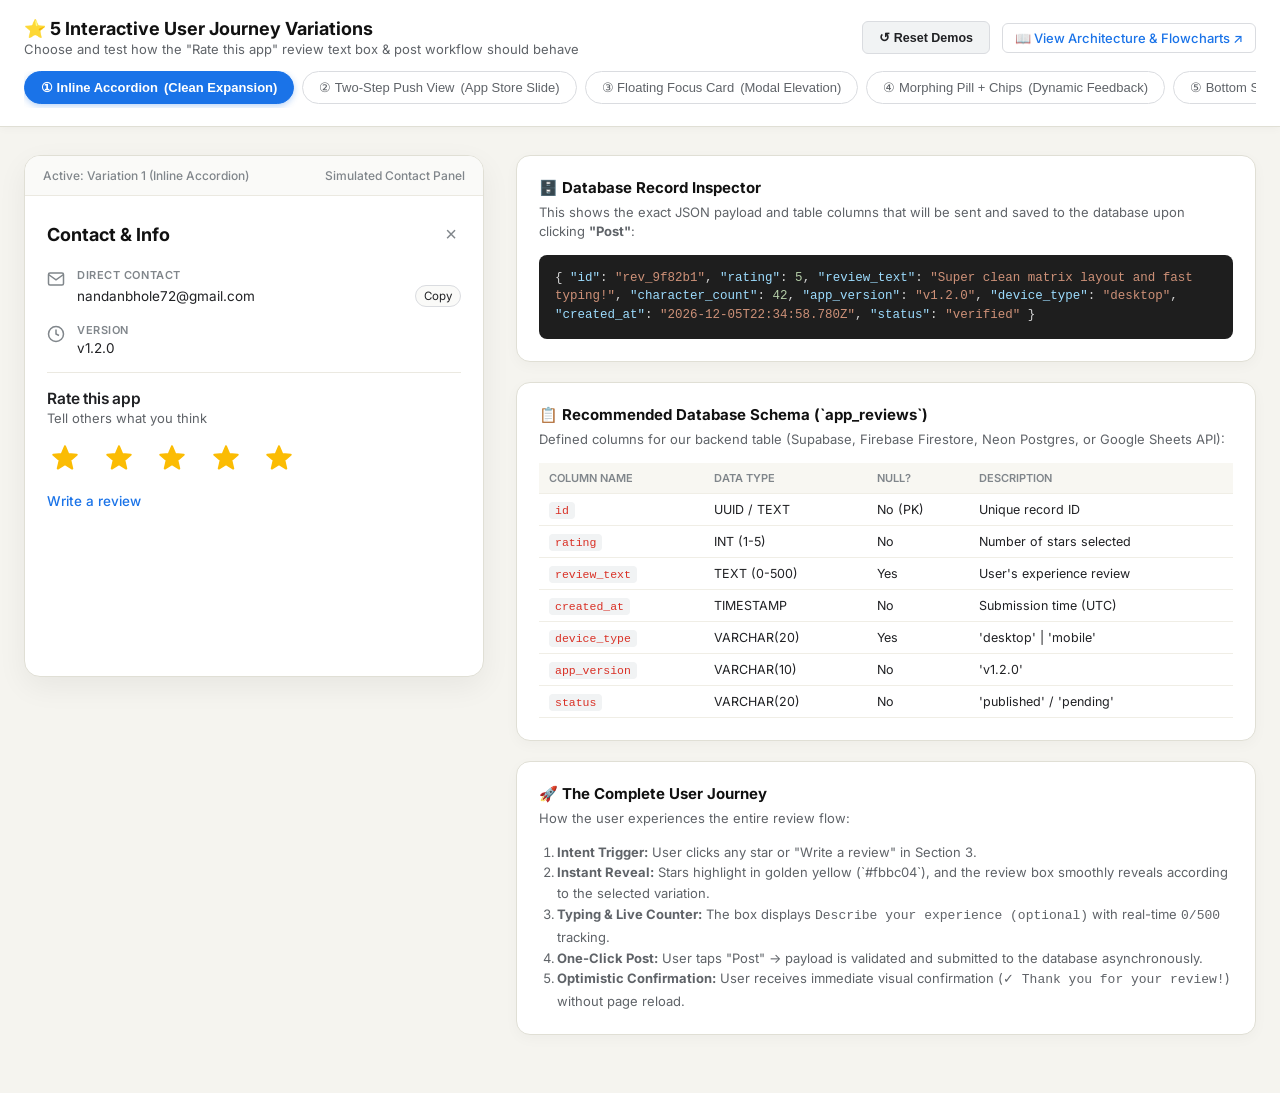
==== contact-variations.html @ d84901bb "docs: add 5 interactive user journey variations and database schema blueprints" ====
<!DOCTYPE html>
<html lang="en">
<head>
  <meta charset="UTF-8">
  <meta name="viewport" content="width=device-width, initial-scale=1.0">
  <title>Rate This App — 5 User Journey Variations</title>
  <link rel="preconnect" href="https://fonts.googleapis.com">
  <link rel="preconnect" href="https://fonts.gstatic.com" crossorigin>
  <link href="https://fonts.googleapis.com/css2?family=Inter:wght@400;500;600;700&display=swap" rel="stylesheet">
  <style>
    * {
      box-sizing: border-box;
      margin: 0;
      padding: 0;
    }

    :root {
      --bg: #f5f4ef;
      --surface: #ffffff;
      --text-primary: #202124;
      --text-secondary: #5f6368;
      --text-muted: #80868b;
      --border: #dadce0;
      --border-focus: #1a73e8;
      --star-gold: #fbbc04;
      --star-empty: #5f6368;
      --link-blue: #1a73e8;
      --link-blue-hover: #1557b0;
      --btn-bg: #1a73e8;
      --btn-hover: #1557b0;
      --btn-disabled: #e8eaed;
      --success: #137333;
      --success-bg: #e6f4ea;
    }

    body {
      font-family: 'Inter', system-ui, -apple-system, sans-serif;
      background-color: var(--bg);
      color: var(--text-primary);
      min-height: 100vh;
      display: flex;
      flex-direction: column;
      padding-bottom: 60px;
    }

    /* Top Control Bar */
    .top-header {
      background: #ffffff;
      border-bottom: 1px solid #e0dfd5;
      padding: 18px 24px;
      position: sticky;
      top: 0;
      z-index: 100;
      box-shadow: 0 2px 8px rgba(0,0,0,0.03);
    }

    .header-top-row {
      display: flex;
      justify-content: space-between;
      align-items: center;
      max-width: 1280px;
      margin: 0 auto;
      flex-wrap: wrap;
      gap: 12px;
    }

    .header-title-block h1 {
      font-size: 18px;
      font-weight: 700;
      color: #111;
      display: flex;
      align-items: center;
      gap: 8px;
    }

    .header-title-block p {
      font-size: 13px;
      color: var(--text-secondary);
      margin-top: 2px;
    }

    .header-links {
      display: flex;
      gap: 12px;
      align-items: center;
    }

    .header-link-btn {
      font-size: 13px;
      font-weight: 500;
      color: var(--link-blue);
      text-decoration: none;
      padding: 6px 12px;
      border-radius: 6px;
      border: 1px solid #dadce0;
      background: #fff;
      transition: all 0.15s;
    }

    .header-link-btn:hover {
      background: #f8f9fa;
      border-color: #c0c4c9;
    }

    /* Variations Switcher Tabs */
    .var-tabs-wrapper {
      max-width: 1280px;
      margin: 14px auto 0;
      display: flex;
      gap: 8px;
      overflow-x: auto;
      padding-bottom: 4px;
    }

    .var-tab-btn {
      padding: 8px 16px;
      border-radius: 20px;
      border: 1px solid #dadce0;
      background: #ffffff;
      font-size: 13px;
      font-weight: 500;
      color: var(--text-secondary);
      cursor: pointer;
      display: flex;
      align-items: center;
      gap: 6px;
      white-space: nowrap;
      transition: all 0.18s ease;
    }

    .var-tab-btn:hover {
      background: #f8f9fa;
      color: var(--text-primary);
    }

    .var-tab-btn.active {
      background: #1a73e8;
      color: #ffffff;
      border-color: #1a73e8;
      font-weight: 600;
      box-shadow: 0 2px 6px rgba(26,115,232,0.3);
    }

    /* Main Workspace Layout */
    .main-workspace {
      max-width: 1280px;
      width: 100%;
      margin: 28px auto 0;
      padding: 0 24px;
      display: grid;
      grid-template-columns: 460px 1fr;
      gap: 32px;
      align-items: start;
    }

    @media (max-width: 960px) {
      .main-workspace {
        grid-template-columns: 1fr;
      }
    }

    /* Interactive Drawer Mockup */
    .drawer-stage {
      background: #ffffff;
      border: 1px solid #e0dfd5;
      border-radius: 16px;
      box-shadow: 0 10px 30px rgba(0,0,0,0.06);
      overflow: hidden;
      display: flex;
      flex-direction: column;
      position: relative;
    }

    .drawer-top-banner {
      background: #fafaf8;
      padding: 12px 18px;
      border-bottom: 1px solid #ebe9e1;
      display: flex;
      justify-content: space-between;
      align-items: center;
      font-size: 12px;
      color: var(--text-muted);
      font-weight: 500;
    }

    .drawer-content-body {
      padding: 24px 22px;
      min-height: 480px;
      display: flex;
      flex-direction: column;
      position: relative;
      overflow: hidden;
    }

    /* Fixed Contact Header inside Drawer */
    .drawer-contact-head {
      display: flex;
      justify-content: space-between;
      align-items: center;
      margin-bottom: 20px;
    }

    .drawer-contact-head h2 {
      font-size: 18px;
      font-weight: 700;
      color: #111;
    }

    .close-icon-btn {
      background: none;
      border: none;
      font-size: 20px;
      color: var(--text-muted);
      cursor: pointer;
      line-height: 1;
      padding: 4px;
    }

    /* Drawer Info Sections */
    .mock-info-item {
      display: flex;
      gap: 12px;
      align-items: flex-start;
      margin-bottom: 16px;
    }

    .mock-icon {
      width: 18px;
      height: 18px;
      color: var(--text-muted);
      flex-shrink: 0;
      margin-top: 2px;
    }

    .mock-info-text {
      flex: 1;
    }

    .mock-label {
      font-size: 11px;
      text-transform: uppercase;
      letter-spacing: 0.05em;
      color: var(--text-muted);
      margin-bottom: 3px;
      font-weight: 600;
    }

    .mock-value {
      font-size: 13.5px;
      color: var(--text-primary);
      display: flex;
      align-items: center;
      justify-content: space-between;
    }

    .mock-copy-btn {
      font-size: 11.5px;
      padding: 3px 8px;
      border-radius: 12px;
      border: 1px solid #dadce0;
      background: #fafaf8;
      cursor: pointer;
    }

    .drawer-divider {
      border: none;
      border-top: 1px solid #ebe9e1;
      margin: 16px 0;
    }

    /* =========================================================================
       Section 3: Rate this app (Base Structure)
       ========================================================================= */
    .rate-app-block {
      margin-top: 4px;
      position: relative;
    }

    .rate-app-title {
      font-size: 15.5px;
      font-weight: 600;
      color: var(--text-primary);
      margin-bottom: 2px;
      letter-spacing: -0.01em;
    }

    .rate-app-subtitle {
      font-size: 13px;
      color: var(--text-secondary);
      margin-bottom: 14px;
    }

    /* Stars Row */
    .stars-row {
      display: flex;
      align-items: center;
      justify-content: space-between;
      max-width: 250px;
      margin-bottom: 14px;
    }

    .star-btn {
      background: transparent;
      border: none;
      padding: 4px;
      cursor: pointer;
      display: flex;
      align-items: center;
      justify-content: center;
      outline: none;
      transition: transform 0.16s ease;
    }

    .star-btn:hover {
      transform: scale(1.22);
    }

    .star-svg {
      width: 28px;
      height: 28px;
      fill: none;
      stroke: var(--star-empty);
      stroke-width: 1.8px;
      stroke-linejoin: round;
      transition: fill 0.15s ease, stroke 0.15s ease;
    }

    .star-btn.active .star-svg,
    .star-btn.hovered .star-svg {
      fill: var(--star-gold);
      stroke: var(--star-gold);
    }

    /* Link */
    .write-review-trigger {
      display: inline-block;
      font-size: 13.5px;
      font-weight: 500;
      color: var(--link-blue);
      text-decoration: none;
      cursor: pointer;
      width: fit-content;
      transition: color 0.15s;
    }

    .write-review-trigger:hover {
      color: var(--link-blue-hover);
      text-decoration: underline;
    }

    /* =========================================================================
       Text Box UI Component (Exact User Specs)
       ========================================================================= */
    .review-input-card {
      background: #ffffff;
      border: 1px solid #747775;
      border-radius: 8px;
      padding: 12px 14px 8px;
      position: relative;
      transition: border-color 0.2s, box-shadow 0.2s;
    }

    .review-input-card:focus-within {
      border-color: var(--border-focus);
      border-width: 2px;
      padding: 11px 13px 7px; /* compensate for 2px border */
      box-shadow: 0 0 0 1px rgba(26,115,232,0.15);
    }

    .review-textarea {
      width: 100%;
      min-height: 80px;
      border: none;
      outline: none;
      font-family: inherit;
      font-size: 14px;
      line-height: 1.45;
      color: var(--text-primary);
      resize: vertical;
      background: transparent;
    }

    .review-textarea::placeholder {
      color: #747775;
      font-size: 14px;
    }

    .review-card-footer {
      display: flex;
      justify-content: flex-end;
      align-items: center;
      margin-top: 4px;
    }

    .char-counter {
      font-size: 12px;
      color: var(--text-secondary);
      font-weight: 400;
      letter-spacing: 0.02em;
    }

    .char-counter.limit-near {
      color: #d93025;
      font-weight: 600;
    }

    /* Actions Bar */
    .review-actions-bar {
      display: flex;
      justify-content: flex-end;
      align-items: center;
      gap: 12px;
      margin-top: 14px;
    }

    .btn-text-cancel {
      background: none;
      border: none;
      color: var(--link-blue);
      font-size: 13.5px;
      font-weight: 500;
      padding: 7px 14px;
      border-radius: 20px;
      cursor: pointer;
      transition: background 0.15s;
    }

    .btn-text-cancel:hover {
      background: rgba(26,115,232,0.06);
    }

    .btn-primary-post {
      background: var(--btn-bg);
      color: #ffffff;
      border: none;
      font-size: 13.5px;
      font-weight: 600;
      padding: 8px 22px;
      border-radius: 20px;
      cursor: pointer;
      display: flex;
      align-items: center;
      gap: 6px;
      transition: all 0.18s ease;
      box-shadow: 0 1px 3px rgba(0,0,0,0.12);
    }

    .btn-primary-post:hover {
      background: var(--btn-hover);
      box-shadow: 0 2px 6px rgba(26,115,232,0.3);
    }

    .btn-primary-post:disabled {
      background: var(--btn-disabled);
      color: var(--text-muted);
      cursor: not-allowed;
      box-shadow: none;
    }

    /* =========================================================================
       SPECIFIC VARIATION MECHANISMS
       ========================================================================= */

    /* --- Variation 1: Smooth Inline Accordion --- */
    .v1-expand-container {
      max-height: 0;
      opacity: 0;
      overflow: hidden;
      transform: translateY(-8px);
      transition: max-height 0.35s cubic-bezier(0.2, 0, 0, 1),
                  opacity 0.25s ease,
                  transform 0.35s cubic-bezier(0.2, 0, 0, 1),
                  margin-top 0.35s ease;
    }

    .v1-expand-container.is-open {
      max-height: 300px;
      opacity: 1;
      transform: translateY(0);
      margin-top: 14px;
    }

    /* --- Variation 2: Two-Step Slide Push View --- */
    .v2-view-slider {
      display: flex;
      width: 200%;
      transition: transform 0.38s cubic-bezier(0.16, 1, 0.3, 1);
    }

    .v2-slide-step {
      width: 50%;
      flex-shrink: 0;
    }

    .v2-view-slider.show-review-step {
      transform: translateX(-50%);
    }

    .v2-sub-header {
      display: flex;
      align-items: center;
      gap: 10px;
      margin-bottom: 16px;
    }

    .v2-back-btn {
      background: none;
      border: none;
      font-size: 18px;
      cursor: pointer;
      color: var(--text-secondary);
      padding: 4px 8px;
      border-radius: 50%;
      transition: background 0.15s;
    }

    .v2-back-btn:hover {
      background: #f1f3f4;
    }

    /* --- Variation 3: Floating Focus Card --- */
    .v3-backdrop {
      position: absolute;
      inset: 0;
      background: rgba(32,33,36,0.35);
      backdrop-filter: blur(2px);
      opacity: 0;
      pointer-events: none;
      transition: opacity 0.25s ease;
      z-index: 20;
      display: flex;
      align-items: center;
      justify-content: center;
      padding: 18px;
    }

    .v3-backdrop.is-open {
      opacity: 1;
      pointer-events: auto;
    }

    .v3-floating-modal {
      background: #ffffff;
      width: 100%;
      border-radius: 12px;
      padding: 20px;
      box-shadow: 0 16px 36px rgba(0,0,0,0.18);
      transform: scale(0.92) translateY(10px);
      transition: transform 0.3s cubic-bezier(0.16, 1, 0.3, 1);
    }

    .v3-backdrop.is-open .v3-floating-modal {
      transform: scale(1) translateY(0);
    }

    /* --- Variation 4: Morphing Pill with Sentiment Chips --- */
    .v4-chips-row {
      display: flex;
      flex-wrap: wrap;
      gap: 6px;
      margin-bottom: 12px;
    }

    .v4-chip {
      background: #f1f3f4;
      border: 1px solid #dadce0;
      font-size: 12px;
      padding: 4px 10px;
      border-radius: 14px;
      cursor: pointer;
      transition: all 0.15s;
    }

    .v4-chip:hover {
      background: #e8f0fe;
      border-color: #aecbfa;
    }

    .v4-chip.selected {
      background: #e8f0fe;
      color: #1a73e8;
      border-color: #1a73e8;
      font-weight: 500;
    }

    .v4-rating-summary-pill {
      display: inline-flex;
      align-items: center;
      gap: 6px;
      background: #fef7e0;
      border: 1px solid #fce8b2;
      color: #b06000;
      font-size: 12px;
      font-weight: 600;
      padding: 4px 10px;
      border-radius: 12px;
      margin-bottom: 12px;
    }

    /* --- Variation 5: Mobile-Native Bottom Sheet --- */
    .v5-sheet {
      position: absolute;
      left: 0;
      right: 0;
      bottom: 0;
      background: #ffffff;
      border-top-left-radius: 16px;
      border-top-right-radius: 16px;
      box-shadow: 0 -8px 24px rgba(0,0,0,0.12);
      border-top: 1px solid #dadce0;
      padding: 16px 20px 22px;
      transform: translateY(100%);
      transition: transform 0.36s cubic-bezier(0.16, 1, 0.3, 1);
      z-index: 30;
    }

    .v5-sheet.is-open {
      transform: translateY(0);
    }

    .v5-handle-bar {
      width: 36px;
      height: 4px;
      background: #dadce0;
      border-radius: 2px;
      margin: 0 auto 14px;
    }

    /* Post Success Animation Card */
    .success-alert {
      background: var(--success-bg);
      border: 1px solid #b7e1cd;
      color: var(--success);
      padding: 14px 16px;
      border-radius: 10px;
      display: flex;
      align-items: center;
      gap: 10px;
      font-size: 13.5px;
      font-weight: 500;
      margin-top: 14px;
      animation: fadeIn 0.25s ease;
    }

    @keyframes fadeIn {
      from { opacity: 0; transform: translateY(4px); }
      to { opacity: 1; transform: translateY(0); }
    }

    /* Right Column: Database Inspector & Journey Details */
    .inspector-panel {
      display: flex;
      flex-direction: column;
      gap: 20px;
    }

    .panel-card {
      background: #ffffff;
      border: 1px solid #e0dfd5;
      border-radius: 14px;
      padding: 22px;
      box-shadow: 0 4px 14px rgba(0,0,0,0.03);
    }

    .panel-card h3 {
      font-size: 15px;
      font-weight: 700;
      color: #111;
      margin-bottom: 6px;
      display: flex;
      align-items: center;
      gap: 8px;
    }

    .panel-card p {
      font-size: 13px;
      color: var(--text-secondary);
      line-height: 1.45;
      margin-bottom: 14px;
    }

    /* DB Payload JSON Preview */
    .code-box {
      background: #1e1e1e;
      color: #d4d4d4;
      font-family: Consolas, 'SF Mono', Monaco, monospace;
      font-size: 12.5px;
      padding: 14px 16px;
      border-radius: 8px;
      overflow-x: auto;
      line-height: 1.5;
    }

    .code-box .key { color: #9cdcfe; }
    .code-box .str { color: #ce9178; }
    .code-box .num { color: #b5cea8; }
    .code-box .bool { color: #569cd6; }

    /* Schema Table */
    .schema-table {
      width: 100%;
      border-collapse: collapse;
      font-size: 12.5px;
      margin-top: 10px;
    }

    .schema-table th, .schema-table td {
      padding: 8px 10px;
      text-align: left;
      border-bottom: 1px solid #f0eee6;
    }

    .schema-table th {
      background: #f8f7f2;
      color: var(--text-muted);
      font-weight: 600;
      font-size: 11px;
      text-transform: uppercase;
    }

    .schema-table td code {
      font-family: monospace;
      background: #f1f3f4;
      padding: 2px 6px;
      border-radius: 4px;
      font-size: 11.5px;
      color: #d93025;
    }

    .reset-btn {
      background: #f1f3f4;
      border: 1px solid #dadce0;
      padding: 8px 16px;
      border-radius: 6px;
      font-size: 12.5px;
      font-weight: 600;
      cursor: pointer;
      color: var(--text-primary);
      transition: background 0.15s;
    }

    .reset-btn:hover {
      background: #e8eaed;
    }
  </style>
</head>
<body>

  <!-- Top Header & Variation Switcher -->
  <header class="top-header">
    <div class="header-top-row">
      <div class="header-title-block">
        <h1>⭐ 5 Interactive User Journey Variations</h1>
        <p>Choose and test how the "Rate this app" review text box & post workflow should behave</p>
      </div>
      <div class="header-links">
        <button class="reset-btn" onclick="resetAllDemos()">↺ Reset Demos</button>
        <a href="review-journey-demo.html" class="header-link-btn" target="_blank">📖 View Architecture & Flowcharts ↗</a>
      </div>
    </div>

    <div class="var-tabs-wrapper" id="varTabs">
      <button class="var-tab-btn active" data-var="v1" onclick="switchVariation('v1')">
        <span>① Inline Accordion</span> (Clean Expansion)
      </button>
      <button class="var-tab-btn" data-var="v2" onclick="switchVariation('v2')">
        <span>② Two-Step Push View</span> (App Store Slide)
      </button>
      <button class="var-tab-btn" data-var="v3" onclick="switchVariation('v3')">
        <span>③ Floating Focus Card</span> (Modal Elevation)
      </button>
      <button class="var-tab-btn" data-var="v4" onclick="switchVariation('v4')">
        <span>④ Morphing Pill + Chips</span> (Dynamic Feedback)
      </button>
      <button class="var-tab-btn" data-var="v5" onclick="switchVariation('v5')">
        <span>⑤ Bottom Sheet</span> (Mobile Native Peek)
      </button>
    </div>
  </header>

  <!-- Main Showcase Workspace -->
  <main class="main-workspace">

    <!-- LEFT COLUMN: Interactive Simulated Drawer -->
    <div class="drawer-stage">
      <div class="drawer-top-banner">
        <span id="activeVarLabel">Active: Variation 1 (Inline Accordion)</span>
        <span>Simulated Contact Panel</span>
      </div>

      <div class="drawer-content-body" id="drawerBody">

        <!-- VARIATION 1: Inline Accordion Container -->
        <div id="variation1Container" class="variation-view">
          <div class="drawer-contact-head">
            <h2>Contact & Info</h2>
            <button class="close-icon-btn">×</button>
          </div>

          <div class="mock-info-item">
            <svg class="mock-icon" viewBox="0 0 24 24" fill="none" stroke="currentColor" stroke-width="2"><path d="M4 4h16c1.1 0 2 .9 2 2v12c0 1.1-.9 2-2 2H4c-1.1 0-2-.9-2-2V6c0-1.1.9-2 2-2z"></path><polyline points="22,6 12,13 2,6"></polyline></svg>
            <div class="mock-info-text">
              <div class="mock-label">Direct Contact</div>
              <div class="mock-value">
                <span>nandanbhole72@gmail.com</span>
                <span class="mock-copy-btn">Copy</span>
              </div>
            </div>
          </div>

          <div class="mock-info-item">
            <svg class="mock-icon" viewBox="0 0 24 24" fill="none" stroke="currentColor" stroke-width="2"><circle cx="12" cy="12" r="10"></circle><polyline points="12 6 12 12 16 14"></polyline></svg>
            <div class="mock-info-text">
              <div class="mock-label">Version</div>
              <div class="mock-value">v1.2.0</div>
            </div>
          </div>

          <hr class="drawer-divider">

          <!-- Section 3: Rate This App -->
          <div class="rate-app-block">
            <h3 class="rate-app-title">Rate this app</h3>
            <p class="rate-app-subtitle">Tell others what you think</p>

            <div class="stars-row" id="starsRowV1">
              <!-- 5 Stars generated dynamically -->
            </div>

            <a class="write-review-trigger" id="writeReviewLinkV1" onclick="openReviewV1()">Write a review</a>

            <!-- Expandable Review Box -->
            <div class="v1-expand-container" id="expandBoxV1">
              <div class="review-input-card">
                <textarea class="review-textarea" id="textareaV1" placeholder="Describe your experience (optional)" maxlength="500" oninput="handleInput('v1')"></textarea>
                <div class="review-card-footer">
                  <span class="char-counter" id="counterV1">0/500</span>
                </div>
              </div>

              <div class="review-actions-bar">
                <button class="btn-text-cancel" onclick="closeReviewV1()">Cancel</button>
                <button class="btn-primary-post" onclick="submitReview('v1')">Post</button>
              </div>
            </div>

            <div id="successV1"></div>
          </div>
        </div>

        <!-- VARIATION 2: Two-Step Push View -->
        <div id="variation2Container" class="variation-view" style="display: none; width: 100%;">
          <div class="v2-view-slider" id="v2Slider">

            <!-- Step 1: Main Drawer -->
            <div class="v2-slide-step">
              <div class="drawer-contact-head">
                <h2>Contact & Info</h2>
                <button class="close-icon-btn">×</button>
              </div>

              <div class="mock-info-item">
                <svg class="mock-icon" viewBox="0 0 24 24" fill="none" stroke="currentColor" stroke-width="2"><path d="M4 4h16c1.1 0 2 .9 2 2v12c0 1.1-.9 2-2 2H4c-1.1 0-2-.9-2-2V6c0-1.1.9-2 2-2z"></path><polyline points="22,6 12,13 2,6"></polyline></svg>
                <div class="mock-info-text">
                  <div class="mock-label">Direct Contact</div>
                  <div class="mock-value">nandanbhole72@gmail.com</div>
                </div>
              </div>

              <hr class="drawer-divider">

              <div class="rate-app-block">
                <h3 class="rate-app-title">Rate this app</h3>
                <p class="rate-app-subtitle">Tell others what you think</p>
                <div class="stars-row" id="starsRowV2"></div>
                <a class="write-review-trigger" onclick="openReviewV2()">Write a review →</a>
              </div>
            </div>

            <!-- Step 2: Dedicated Review Screen -->
            <div class="v2-slide-step" style="padding-left: 20px;">
              <div class="v2-sub-header">
                <button class="v2-back-btn" onclick="closeReviewV2()">←</button>
                <h2 style="font-size: 16px; font-weight: 700;">Rate Impact Framework</h2>
              </div>

              <div style="display: flex; justify-content: center; margin: 10px 0 20px;">
                <div class="stars-row" id="starsRowV2Sub" style="max-width: 220px;"></div>
              </div>

              <div class="review-input-card">
                <textarea class="review-textarea" id="textareaV2" placeholder="Describe your experience (optional)" maxlength="500" style="min-height: 120px;" oninput="handleInput('v2')"></textarea>
                <div class="review-card-footer">
                  <span class="char-counter" id="counterV2">0/500</span>
                </div>
              </div>

              <div class="review-actions-bar">
                <button class="btn-text-cancel" onclick="closeReviewV2()">Cancel</button>
                <button class="btn-primary-post" onclick="submitReview('v2')">Post</button>
              </div>

              <div id="successV2"></div>
            </div>

          </div>
        </div>

        <!-- VARIATION 3: Floating Focus Card -->
        <div id="variation3Container" class="variation-view" style="display: none;">
          <div class="drawer-contact-head">
            <h2>Contact & Info</h2>
            <button class="close-icon-btn">×</button>
          </div>

          <div class="mock-info-item">
            <svg class="mock-icon" viewBox="0 0 24 24" fill="none" stroke="currentColor" stroke-width="2"><path d="M4 4h16c1.1 0 2 .9 2 2v12c0 1.1-.9 2-2 2H4c-1.1 0-2-.9-2-2V6c0-1.1.9-2 2-2z"></path><polyline points="22,6 12,13 2,6"></polyline></svg>
            <div class="mock-info-text">
              <div class="mock-label">Direct Contact</div>
              <div class="mock-value">nandanbhole72@gmail.com</div>
            </div>
          </div>

          <hr class="drawer-divider">

          <div class="rate-app-block">
            <h3 class="rate-app-title">Rate this app</h3>
            <p class="rate-app-subtitle">Tell others what you think</p>
            <div class="stars-row" id="starsRowV3"></div>
            <a class="write-review-trigger" onclick="openReviewV3()">Write a review</a>
            <div id="successV3"></div>
          </div>

          <!-- Elevated Card Modal -->
          <div class="v3-backdrop" id="backdropV3" onclick="handleBackdropClick(event, 'v3')">
            <div class="v3-floating-modal" onclick="event.stopPropagation()">
              <h4 style="font-size: 15px; font-weight: 700; margin-bottom: 12px;">Share your experience</h4>
              <div class="stars-row" id="starsRowV3Modal" style="margin-bottom: 16px;"></div>

              <div class="review-input-card">
                <textarea class="review-textarea" id="textareaV3" placeholder="Describe your experience (optional)" maxlength="500" oninput="handleInput('v3')"></textarea>
                <div class="review-card-footer">
                  <span class="char-counter" id="counterV3">0/500</span>
                </div>
              </div>

              <div class="review-actions-bar">
                <button class="btn-text-cancel" onclick="closeReviewV3()">Cancel</button>
                <button class="btn-primary-post" onclick="submitReview('v3')">Post</button>
              </div>
            </div>
          </div>
        </div>

        <!-- VARIATION 4: Morphing Pill with Sentiment Chips -->
        <div id="variation4Container" class="variation-view" style="display: none;">
          <div class="drawer-contact-head">
            <h2>Contact & Info</h2>
            <button class="close-icon-btn">×</button>
          </div>

          <div class="mock-info-item">
            <svg class="mock-icon" viewBox="0 0 24 24" fill="none" stroke="currentColor" stroke-width="2"><path d="M4 4h16c1.1 0 2 .9 2 2v12c0 1.1-.9 2-2 2H4c-1.1 0-2-.9-2-2V6c0-1.1.9-2 2-2z"></path><polyline points="22,6 12,13 2,6"></polyline></svg>
            <div class="mock-info-text">
              <div class="mock-label">Direct Contact</div>
              <div class="mock-value">nandanbhole72@gmail.com</div>
            </div>
          </div>

          <hr class="drawer-divider">

          <div class="rate-app-block">
            <h3 class="rate-app-title">Rate this app</h3>
            <p class="rate-app-subtitle">Tell others what you think</p>
            <div class="stars-row" id="starsRowV4"></div>
            <a class="write-review-trigger" id="triggerV4" onclick="openReviewV4()">Write a review</a>

            <div class="v1-expand-container" id="expandBoxV4">
              <div class="v4-rating-summary-pill" id="v4SummaryPill">★ 5 Stars Selected</div>

              <!-- Quick sentiment pills for effortless reviews -->
              <div class="v4-chips-row">
                <button class="v4-chip" type="button" onclick="addChipText('⚡ Fast & distraction-free', 'v4')">⚡ Fast & distraction-free</button>
                <button class="v4-chip" type="button" onclick="addChipText('🎯 Great 2x2 priority matrix', 'v4')">🎯 Great 2x2 priority matrix</button>
                <button class="v4-chip" type="button" onclick="addChipText('✍️ Smooth Docs Silk typing', 'v4')">✍️ Smooth Docs Silk typing</button>
              </div>

              <div class="review-input-card">
                <textarea class="review-textarea" id="textareaV4" placeholder="Describe your experience (optional)" maxlength="500" oninput="handleInput('v4')"></textarea>
                <div class="review-card-footer">
                  <span class="char-counter" id="counterV4">0/500</span>
                </div>
              </div>

              <div class="review-actions-bar">
                <button class="btn-text-cancel" onclick="closeReviewV4()">Cancel</button>
                <button class="btn-primary-post" onclick="submitReview('v4')">Post</button>
              </div>
            </div>

            <div id="successV4"></div>
          </div>
        </div>

        <!-- VARIATION 5: Mobile-Native Bottom Sheet -->
        <div id="variation5Container" class="variation-view" style="display: none;">
          <div class="drawer-contact-head">
            <h2>Contact & Info</h2>
            <button class="close-icon-btn">×</button>
          </div>

          <div class="mock-info-item">
            <svg class="mock-icon" viewBox="0 0 24 24" fill="none" stroke="currentColor" stroke-width="2"><path d="M4 4h16c1.1 0 2 .9 2 2v12c0 1.1-.9 2-2 2H4c-1.1 0-2-.9-2-2V6c0-1.1.9-2 2-2z"></path><polyline points="22,6 12,13 2,6"></polyline></svg>
            <div class="mock-info-text">
              <div class="mock-label">Direct Contact</div>
              <div class="mock-value">nandanbhole72@gmail.com</div>
            </div>
          </div>

          <hr class="drawer-divider">

          <div class="rate-app-block">
            <h3 class="rate-app-title">Rate this app</h3>
            <p class="rate-app-subtitle">Tell others what you think</p>
            <div class="stars-row" id="starsRowV5"></div>
            <a class="write-review-trigger" onclick="openReviewV5()">Write a review</a>
            <div id="successV5"></div>
          </div>

          <!-- Bottom Sheet Peek Panel -->
          <div class="v5-sheet" id="sheetV5">
            <div class="v5-handle-bar"></div>
            <div style="display: flex; justify-content: space-between; align-items: center; margin-bottom: 12px;">
              <h4 style="font-size: 15px; font-weight: 700;">Rate your experience</h4>
              <button class="close-icon-btn" onclick="closeReviewV5()">×</button>
            </div>
            <div class="stars-row" id="starsRowV5Sheet" style="margin-bottom: 14px;"></div>

            <div class="review-input-card">
              <textarea class="review-textarea" id="textareaV5" placeholder="Describe your experience (optional)" maxlength="500" oninput="handleInput('v5')"></textarea>
              <div class="review-card-footer">
                <span class="char-counter" id="counterV5">0/500</span>
              </div>
            </div>

            <div class="review-actions-bar">
              <button class="btn-text-cancel" onclick="closeReviewV5()">Cancel</button>
              <button class="btn-primary-post" onclick="submitReview('v5')">Post</button>
            </div>
          </div>
        </div>

      </div>
    </div>

    <!-- RIGHT COLUMN: Real-Time Database Inspector & Journey Details -->
    <div class="inspector-panel">

      <!-- Real-time Database Record Viewer -->
      <div class="panel-card">
        <h3>🗄️ Database Record Inspector</h3>
        <p>This shows the exact JSON payload and table columns that will be sent and saved to the database upon clicking <strong>"Post"</strong>:</p>

        <div class="code-box" id="dbJsonPreview">
{
  <span class="key">"id"</span>: <span class="str">"rev_9f82b1"</span>,
  <span class="key">"rating"</span>: <span class="num" id="prevRating">5</span>,
  <span class="key">"review_text"</span>: <span class="str" id="prevReview">"Super clean matrix layout and fast typing!"</span>,
  <span class="key">"character_count"</span>: <span class="num" id="prevChars">44</span>,
  <span class="key">"app_version"</span>: <span class="str">"v1.2.0"</span>,
  <span class="key">"device_type"</span>: <span class="str">"desktop"</span>,
  <span class="key">"created_at"</span>: <span class="str" id="prevTimestamp">"2026-09-06T18:28:45.102Z"</span>,
  <span class="key">"status"</span>: <span class="str">"verified"</span>
}
        </div>
      </div>

      <!-- Defined Database Schema Columns -->
      <div class="panel-card">
        <h3>📋 Recommended Database Schema (`app_reviews`)</h3>
        <p>Defined columns for our backend table (Supabase, Firebase Firestore, Neon Postgres, or Google Sheets API):</p>

        <table class="schema-table">
          <thead>
            <tr>
              <th>Column Name</th>
              <th>Data Type</th>
              <th>Null?</th>
              <th>Description</th>
            </tr>
          </thead>
          <tbody>
            <tr>
              <td><code>id</code></td>
              <td>UUID / TEXT</td>
              <td>No (PK)</td>
              <td>Unique record ID</td>
            </tr>
            <tr>
              <td><code>rating</code></td>
              <td>INT (1-5)</td>
              <td>No</td>
              <td>Number of stars selected</td>
            </tr>
            <tr>
              <td><code>review_text</code></td>
              <td>TEXT (0-500)</td>
              <td>Yes</td>
              <td>User's experience review</td>
            </tr>
            <tr>
              <td><code>created_at</code></td>
              <td>TIMESTAMP</td>
              <td>No</td>
              <td>Submission time (UTC)</td>
            </tr>
            <tr>
              <td><code>device_type</code></td>
              <td>VARCHAR(20)</td>
              <td>Yes</td>
              <td>'desktop' | 'mobile'</td>
            </tr>
            <tr>
              <td><code>app_version</code></td>
              <td>VARCHAR(10)</td>
              <td>No</td>
              <td>'v1.2.0'</td>
            </tr>
            <tr>
              <td><code>status</code></td>
              <td>VARCHAR(20)</td>
              <td>No</td>
              <td>'published' / 'pending'</td>
            </tr>
          </tbody>
        </table>
      </div>

      <!-- User Journey Breakdown -->
      <div class="panel-card">
        <h3>🚀 The Complete User Journey</h3>
        <p>How the user experiences the entire review flow:</p>
        <ol style="margin-left: 18px; font-size: 13px; color: var(--text-secondary); line-height: 1.6;">
          <li><strong>Intent Trigger:</strong> User clicks any star or "Write a review" in Section 3.</li>
          <li><strong>Instant Reveal:</strong> Stars highlight in golden yellow (`#fbbc04`), and the review box smoothly reveals according to the selected variation.</li>
          <li><strong>Typing & Live Counter:</strong> The box displays <code>Describe your experience (optional)</code> with real-time <code>0/500</code> tracking.</li>
          <li><strong>One-Click Post:</strong> User taps "Post" -> payload is validated and submitted to the database asynchronously.</li>
          <li><strong>Optimistic Confirmation:</strong> User receives immediate visual confirmation (<code>✓ Thank you for your review!</code>) without page reload.</li>
        </ol>
      </div>

    </div>

  </main>

  <!-- Interactive JavaScript -->
  <script>
    const STAR_SVG = `<svg viewBox="0 0 24 24" class="star-svg"><path d="M12 17.27L18.18 21l-1.64-7.03L22 9.24l-7.19-.61L12 2 9.19 8.63 2 9.24l5.46 4.73L5.82 21z"/></svg>`;

    // State
    const state = {
      activeVariation: 'v1',
      rating: 5,
      reviewText: "Super clean matrix layout and fast typing!",
      ratings: { v1: 5, v2: 5, v3: 5, v4: 5, v5: 5 }
    };

    // Initialize all star bars
    function initStars() {
      const starContainers = [
        { id: 'starsRowV1', varKey: 'v1', onSelect: () => openReviewV1() },
        { id: 'starsRowV2', varKey: 'v2', onSelect: () => openReviewV2() },
        { id: 'starsRowV2Sub', varKey: 'v2', onSelect: null },
        { id: 'starsRowV3', varKey: 'v3', onSelect: () => openReviewV3() },
        { id: 'starsRowV3Modal', varKey: 'v3', onSelect: null },
        { id: 'starsRowV4', varKey: 'v4', onSelect: () => openReviewV4() },
        { id: 'starsRowV5', varKey: 'v5', onSelect: () => openReviewV5() },
        { id: 'starsRowV5Sheet', varKey: 'v5', onSelect: null }
      ];

      starContainers.forEach(({ id, varKey, onSelect }) => {
        const el = document.getElementById(id);
        if (!el) return;
        el.innerHTML = '';
        for (let i = 1; i <= 5; i++) {
          const btn = document.createElement('button');
          btn.className = 'star-btn';
          btn.type = 'button';
          btn.dataset.rating = i;
          btn.innerHTML = STAR_SVG;

          btn.addEventListener('pointerenter', () => {
            highlightContainerStars(el, i);
          });

          btn.addEventListener('click', () => {
            state.rating = i;
            state.ratings[varKey] = i;
            highlightAllForVariation(varKey, i);
            updateDbInspector();
            if (onSelect) onSelect();
          });

          el.appendChild(btn);
        }

        highlightContainerStars(el, state.ratings[varKey]);
        el.addEventListener('pointerleave', () => {
          highlightContainerStars(el, state.ratings[varKey]);
        });
      });
    }

    function highlightContainerStars(container, val) {
      container.querySelectorAll('.star-btn').forEach(btn => {
        const r = parseInt(btn.dataset.rating, 10);
        btn.classList.toggle('active', r <= val);
      });
    }

    function highlightAllForVariation(varKey, val) {
      if (varKey === 'v1') {
        highlightContainerStars(document.getElementById('starsRowV1'), val);
      } else if (varKey === 'v2') {
        highlightContainerStars(document.getElementById('starsRowV2'), val);
        highlightContainerStars(document.getElementById('starsRowV2Sub'), val);
      } else if (varKey === 'v3') {
        highlightContainerStars(document.getElementById('starsRowV3'), val);
        highlightContainerStars(document.getElementById('starsRowV3Modal'), val);
      } else if (varKey === 'v4') {
        highlightContainerStars(document.getElementById('starsRowV4'), val);
        const pill = document.getElementById('v4SummaryPill');
        if (pill) pill.textContent = `★ ${val} Star${val > 1 ? 's' : ''} Selected`;
      } else if (varKey === 'v5') {
        highlightContainerStars(document.getElementById('starsRowV5'), val);
        highlightContainerStars(document.getElementById('starsRowV5Sheet'), val);
      }
    }

    // Switch between the 5 variations
    function switchVariation(varKey) {
      state.activeVariation = varKey;
      document.querySelectorAll('.var-tab-btn').forEach(btn => {
        btn.classList.toggle('active', btn.dataset.var === varKey);
      });

      const labels = {
        v1: 'Variation 1: Inline Accordion (Clean Expansion)',
        v2: 'Variation 2: Two-Step Push View (Dedicated Screen)',
        v3: 'Variation 3: Floating Focus Card (Modal Elevation)',
        v4: 'Variation 4: Morphing Pill + Sentiment Chips',
        v5: 'Variation 5: Mobile-Native Bottom Sheet'
      };
      document.getElementById('activeVarLabel').textContent = labels[varKey];

      for (let i = 1; i <= 5; i++) {
        const view = document.getElementById(`variation${i}Container`);
        if (view) view.style.display = (varKey === `v${i}`) ? 'block' : 'none';
      }
    }

    // Variation 1 Handlers
    function openReviewV1() {
      document.getElementById('expandBoxV1').classList.add('is-open');
      document.getElementById('writeReviewLinkV1').style.display = 'none';
      setTimeout(() => document.getElementById('textareaV1').focus(), 150);
    }
    function closeReviewV1() {
      document.getElementById('expandBoxV1').classList.remove('is-open');
      document.getElementById('writeReviewLinkV1').style.display = 'inline-block';
    }

    // Variation 2 Handlers
    function openReviewV2() {
      document.getElementById('v2Slider').classList.add('show-review-step');
      setTimeout(() => document.getElementById('textareaV2').focus(), 250);
    }
    function closeReviewV2() {
      document.getElementById('v2Slider').classList.remove('show-review-step');
    }

    // Variation 3 Handlers
    function openReviewV3() {
      document.getElementById('backdropV3').classList.add('is-open');
      setTimeout(() => document.getElementById('textareaV3').focus(), 150);
    }
    function closeReviewV3() {
      document.getElementById('backdropV3').classList.remove('is-open');
    }
    function handleBackdropClick(e, v) {
      if (e.target.id === 'backdropV3') closeReviewV3();
    }

    // Variation 4 Handlers
    function openReviewV4() {
      document.getElementById('expandBoxV4').classList.add('is-open');
      document.getElementById('triggerV4').style.display = 'none';
    }
    function closeReviewV4() {
      document.getElementById('expandBoxV4').classList.remove('is-open');
      document.getElementById('triggerV4').style.display = 'inline-block';
    }
    function addChipText(text, varKey) {
      const ta = document.getElementById(`textarea${varKey.toUpperCase()}`);
      if (!ta) return;
      if (ta.value) {
        ta.value = `${ta.value.trim()} • ${text}`;
      } else {
        ta.value = text;
      }
      handleInput(varKey);
    }

    // Variation 5 Handlers
    function openReviewV5() {
      document.getElementById('sheetV5').classList.add('is-open');
      setTimeout(() => document.getElementById('textareaV5').focus(), 200);
    }
    function closeReviewV5() {
      document.getElementById('sheetV5').classList.remove('is-open');
    }

    // Live Textarea & Counter Handler
    function handleInput(varKey) {
      const ta = document.getElementById(`textarea${varKey.toUpperCase()}`);
      const counter = document.getElementById(`counter${varKey.toUpperCase()}`);
      if (!ta || !counter) return;

      const len = ta.value.length;
      counter.textContent = `${len}/500`;
      counter.classList.toggle('limit-near', len > 450);

      state.reviewText = ta.value;
      updateDbInspector();
    }

    // Simulate Post Submission
    function submitReview(varKey) {
      const ta = document.getElementById(`textarea${varKey.toUpperCase()}`);
      const reviewText = ta ? ta.value : '';
      const rating = state.ratings[varKey] || 5;

      const successHtml = `
        <div class="success-alert">
          <span>✓</span>
          <span>Thank you! Your ${rating}-star review was posted and stored in the database.</span>
        </div>
      `;

      const target = document.getElementById(`success${varKey.toUpperCase()}`);
      if (target) {
        target.innerHTML = successHtml;
      }

      // Close open modals/sheets
      if (varKey === 'v1') closeReviewV1();
      if (varKey === 'v2') closeReviewV2();
      if (varKey === 'v3') closeReviewV3();
      if (varKey === 'v4') closeReviewV4();
      if (varKey === 'v5') closeReviewV5();

      updateDbInspector(true);
    }

    // Update the live Database Inspector on the right
    function updateDbInspector(isPosted = false) {
      const id = isPosted ? 'rev_' + Math.random().toString(36).substr(2, 6) : 'rev_9f82b1';
      const rating = state.rating || 5;
      const text = state.reviewText || "Super clean matrix layout and fast typing!";
      const chars = text.length;
      const timestamp = new Date().toISOString();

      const elRating = document.getElementById('prevRating');
      const elReview = document.getElementById('prevReview');
      const elChars = document.getElementById('prevChars');
      const elTime = document.getElementById('prevTimestamp');

      if (elRating) elRating.textContent = rating;
      if (elReview) elReview.textContent = `"${text.replace(/"/g, '\\"')}"`;
      if (elChars) elChars.textContent = chars;
      if (elTime) elTime.textContent = `"${timestamp}"`;
    }

    // Reset All Demos
    function resetAllDemos() {
      for (let i = 1; i <= 5; i++) {
        const ta = document.getElementById(`textareaV${i}`);
        if (ta) ta.value = '';
        const counter = document.getElementById(`counterV${i}`);
        if (counter) counter.textContent = '0/500';
        const succ = document.getElementById(`successV${i}`);
        if (succ) succ.innerHTML = '';
      }
      closeReviewV1();
      closeReviewV2();
      closeReviewV3();
      closeReviewV4();
      closeReviewV5();
      state.rating = 5;
      state.reviewText = "";
      initStars();
      updateDbInspector();
    }

    // Run on load
    window.addEventListener('DOMContentLoaded', () => {
      initStars();
      updateDbInspector();
    });
  </script>
</body>
</html>
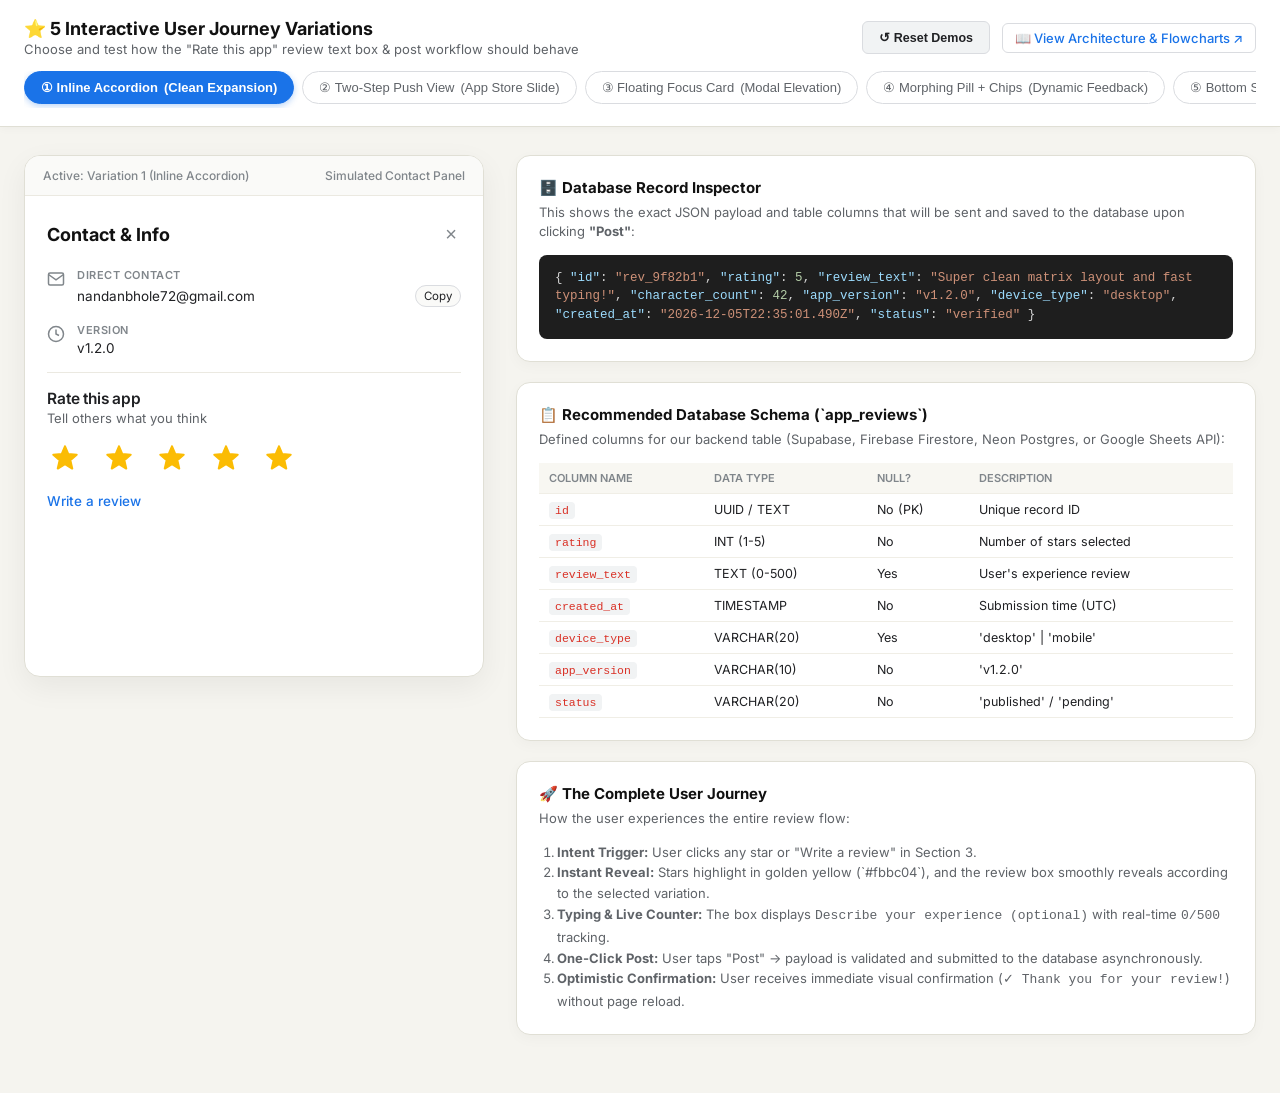
==== commit 0424dc7b: "feat: implement light bulb emoji favicon across all browsers and devices" ====
--- a/contact-variations.html
+++ b/contact-variations.html
@@ -4,6 +4,11 @@
   <meta charset="UTF-8">
   <meta name="viewport" content="width=device-width, initial-scale=1.0">
   <title>Rate This App — 5 User Journey Variations</title>
+  <link rel="icon" type="image/svg+xml" href="data:image/svg+xml,<svg xmlns=%22http://www.w3.org/2000/svg%22 viewBox=%220 0 100 100%22><text y=%22.9em%22 font-size=%2290%22>💡</text></svg>">
+  <link rel="icon" type="image/svg+xml" href="favicon.svg">
+  <link rel="icon" type="image/png" sizes="32x32" href="favicon-32x32.png">
+  <link rel="icon" type="image/png" sizes="16x16" href="favicon-16x16.png">
+  <link rel="apple-touch-icon" sizes="180x180" href="apple-touch-icon.png">
   <link rel="preconnect" href="https://fonts.googleapis.com">
   <link rel="preconnect" href="https://fonts.gstatic.com" crossorigin>
   <link href="https://fonts.googleapis.com/css2?family=Inter:wght@400;500;600;700&display=swap" rel="stylesheet">
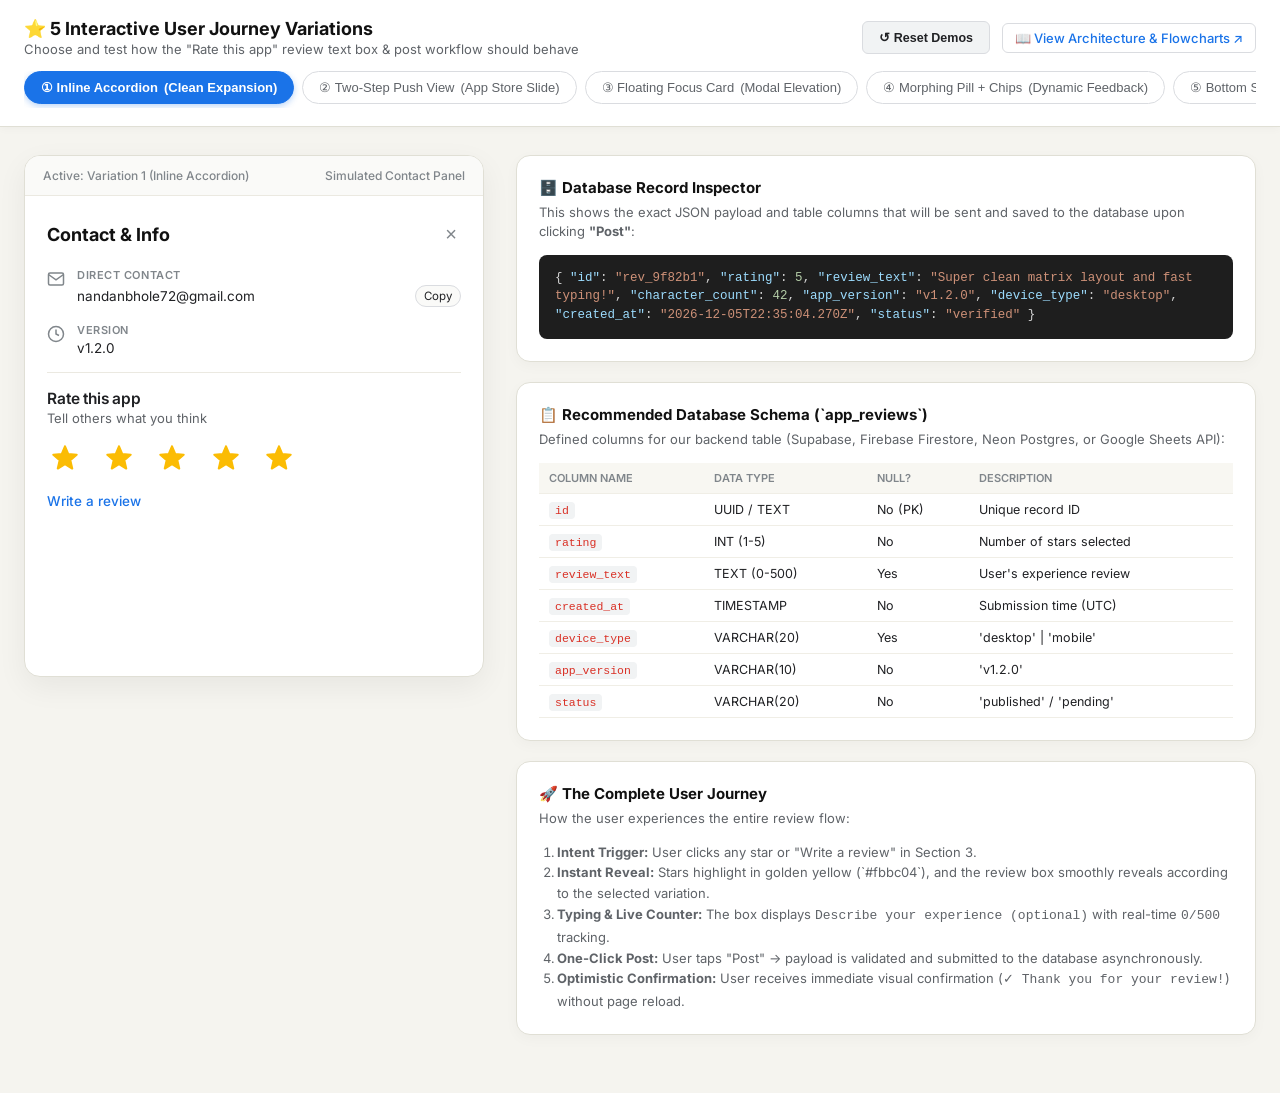
==== commit cf6fb171: "fix: replace tilted emoji with symmetrical, vibrant upright vector bulb icon" ====
--- a/contact-variations.html
+++ b/contact-variations.html
@@ -4,11 +4,10 @@
   <meta charset="UTF-8">
   <meta name="viewport" content="width=device-width, initial-scale=1.0">
   <title>Rate This App — 5 User Journey Variations</title>
-  <link rel="icon" type="image/svg+xml" href="data:image/svg+xml,<svg xmlns=%22http://www.w3.org/2000/svg%22 viewBox=%220 0 100 100%22><text y=%22.9em%22 font-size=%2290%22>💡</text></svg>">
-  <link rel="icon" type="image/svg+xml" href="favicon.svg">
-  <link rel="icon" type="image/png" sizes="32x32" href="favicon-32x32.png">
-  <link rel="icon" type="image/png" sizes="16x16" href="favicon-16x16.png">
-  <link rel="apple-touch-icon" sizes="180x180" href="apple-touch-icon.png">
+  <link rel="icon" type="image/svg+xml" href="favicon.svg?v=2">
+  <link rel="icon" type="image/png" sizes="32x32" href="favicon-32x32.png?v=2">
+  <link rel="icon" type="image/png" sizes="16x16" href="favicon-16x16.png?v=2">
+  <link rel="apple-touch-icon" sizes="180x180" href="apple-touch-icon.png?v=2">
   <link rel="preconnect" href="https://fonts.googleapis.com">
   <link rel="preconnect" href="https://fonts.gstatic.com" crossorigin>
   <link href="https://fonts.googleapis.com/css2?family=Inter:wght@400;500;600;700&display=swap" rel="stylesheet">
